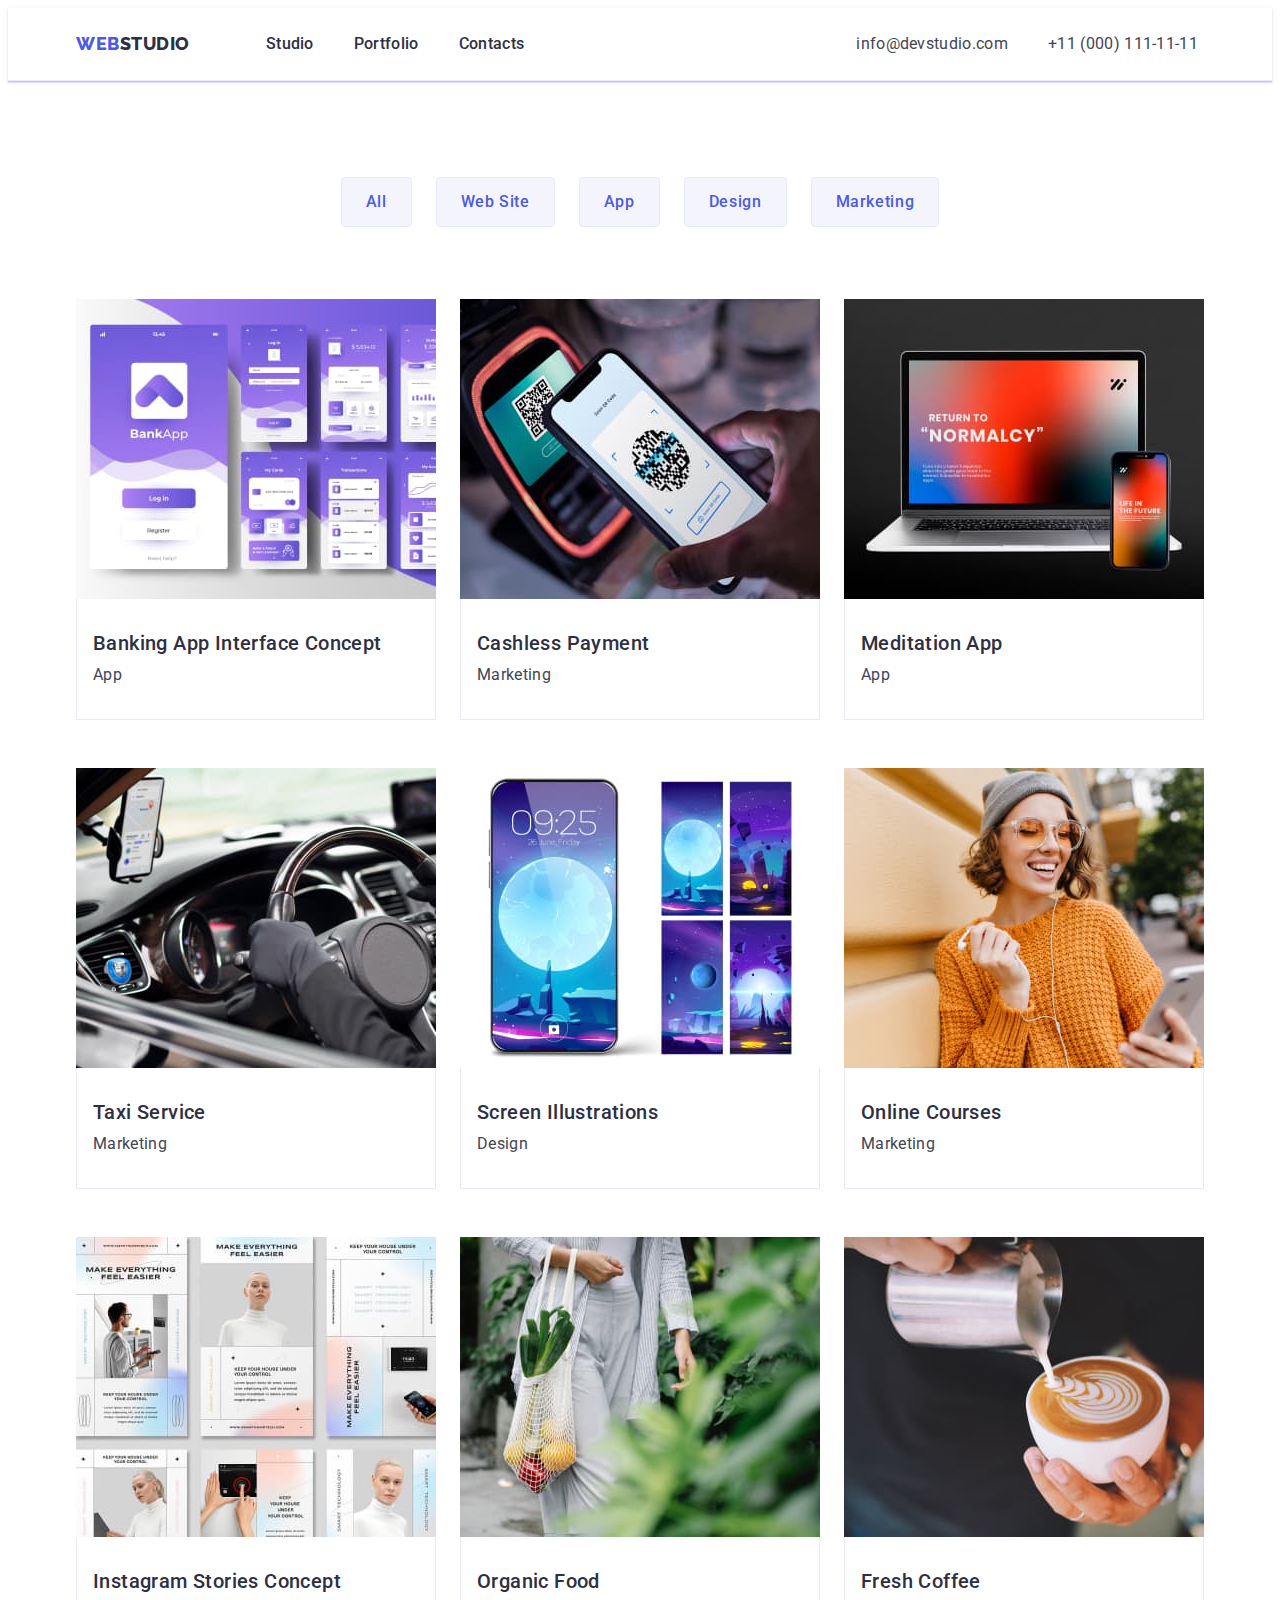
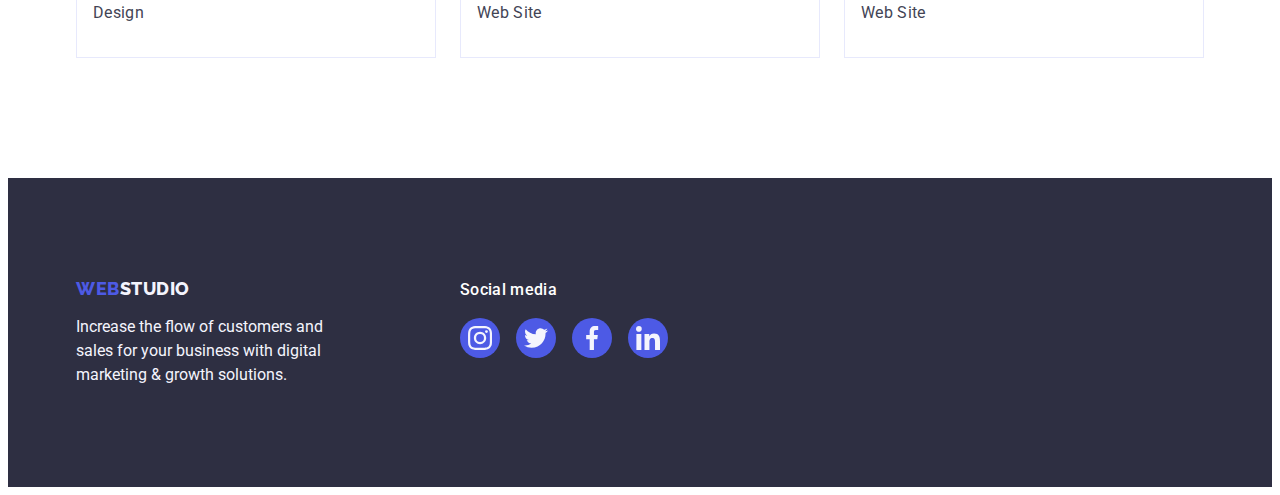
==== portfolio.html @ aa85312e "Initial commit" ====
<!DOCTYPE html>
<html lang="en">
  <head>
    <meta charset="UTF-8" />
    <meta http-equiv="X-UA-Compatible" content="IE=edge" />
    <meta name="viewport" content="width=device-width, initial-scale=1.0" />
    <title>Document</title>
    <link rel="preconnect" href="https://fonts.googleapis.com" />
    <link rel="preconnect" href="https://fonts.gstatic.com" crossorigin />
    <link
      href="https://fonts.googleapis.com/css2?family=Raleway:wght@800&family=Roboto:wght@400;500;700;900&display=swap"
      rel="stylesheet"
    />
    <link
      rel="stylesheet"
      href="https://cdnjs.cloudflare.com/ajax/libs/modern-normalize/1.1.0/modern-normalize.min.css"
      integrity="sha512-wpPYUAdjBVSE4KJnH1VR1HeZfpl1ub8YT/NKx4PuQ5NmX2tKuGu6U/JRp5y+Y8XG2tV+wKQpNHVUX03MfMFn9Q=="
      crossorigin="anonymous"
      referrerpolicy="no-referrer"
    />
    <link rel="stylesheet" href="./css/style.css" />
  </head>
  <body>
    <header class="header">
      <div class="header-container container">
        <nav class="header-nav list">
          <a class="link logo" href="./index.html"
            >Web<span class="logo-part">Studio</span></a
          >
          <ul class="header-nav-menu list">
            <li><a class="link nav-link" href="./index.html">Studio</a></li>
            <li>
              <a class="link nav-link" href="./portfolio.html">Portfolio</a>
            </li>
            <li><a class="link nav-link" href="">Contacts</a></li>
          </ul>
        </nav>
        <address class="adress">
          <ul class="adress-list list">
            <li>
              <a
                class="link nav-link info-link"
                href="mailto:info@devstudio.com"
                >info@devstudio.com</a
              >
            </li>
            <li>
              <a class="link nav-link info-link" href="tel:+110001111111"
                >+11 (000) 111-11-11
              </a>
            </li>
          </ul>
        </address>
      </div>
    </header>
    <main>
      <section class="filter">
        <div class="container">
          <h1 hidden class="visually-hidden">Портфоліо</h1>
          <ul class="filter-list list">
            <li>
              <button class="button btn-filter" type="button">All</button>
            </li>
            <li>
              <button class="button btn-filter" type="button">Web Site</button>
            </li>
            <li>
              <button class="button btn-filter" type="button">App</button>
            </li>
            <li>
              <button class="button btn-filter" type="button">Design</button>
            </li>
            <li>
              <button class="button btn-filter" type="button">Marketing</button>
            </li>
          </ul>
          <ul class="project-list list">
            <li class="card-project">
              <a class="link card-project-link" href="">
                <img
                  src="./images/filter-all/img1.jpg"
                  alt="Banking App Interface Concept"
                  width="360"
                />
                <div class="card-project-description">
                  <h2 class="card-title">Banking App Interface Concept</h2>
                  <p class="card-description">App</p>
                </div></a
              >
            </li>
            <li class="card-project">
              <a class="link card-project-link" href="">
                <img
                  src="./images/filter-all/img2.jpg"
                  alt="Cashless Payment"
                  width="360"
                />
                <div class="card-project-description">
                  <h2 class="card-title">Cashless Payment</h2>
                  <p class="card-description">Marketing</p>
                </div>
              </a>
            </li>
            <li class="card-project">
              <a class="link card-project-link" href="">
                <img
                  src="./images/filter-all/img3.jpg"
                  alt="Meditation App"
                  width="360"
                />
                <div class="card-project-description">
                  <h2 class="card-title">Meditation App</h2>
                  <p class="card-description">App</p>
                </div></a
              >
            </li>
            <li class="card-project">
              <a class="link card-project-link" href="">
                <img
                  src="./images/filter-all/img4.jpg"
                  alt="Taxi Service"
                  width="360"
                />
                <div class="card-project-description">
                  <h2 class="card-title">Taxi Service</h2>
                  <p class="card-description">Marketing</p>
                </div></a
              >
            </li>
            <li class="card-project">
              <a class="link card-project-link" href="">
                <img
                  src="./images/filter-all/img5.jpg"
                  alt="Screen Illustrations"
                  width="360"
                />
                <div class="card-project-description">
                  <h2 class="card-title">Screen Illustrations</h2>
                  <p class="card-description">Design</p>
                </div></a
              >
            </li>
            <li class="card-project">
              <a class="link card-project-link" href="">
                <img
                  src="./images/filter-all/img6.jpg"
                  alt="Online Courses"
                  width="360"
                />
                <div class="card-project-description">
                  <h2 class="card-title">Online Courses</h2>
                  <p class="card-description">Marketing</p>
                </div></a
              >
            </li>
            <li class="card-project">
              <a class="link card-project-link" href="">
                <img
                  src="./images/filter-all/img7.jpg"
                  alt="Instagram Stories Concept"
                  width="360"
                />
                <div class="card-project-description">
                  <h2 class="card-title">Instagram Stories Concept</h2>
                  <p class="card-description">Design</p>
                </div></a
              >
            </li>
            <li class="card-project">
              <a class="link card-project-link" href="">
                <img
                  src="./images/filter-all/img8.jpg"
                  alt="Organic Food"
                  width="360"
                />
                <div class="card-project-description">
                  <h2 class="card-title">Organic Food</h2>
                  <p class="card-description">Web Site</p>
                </div></a
              >
            </li>
            <li class="card-project">
              <a class="link card-project-link" href="">
                <img
                  src="./images/filter-all/img9.jpg"
                  alt="Fresh Coffee"
                  width="360"
                />
                <div class="card-project-description">
                  <h2 class="card-title">Fresh Coffee</h2>
                  <p class="card-description">Web Site</p>
                </div></a
              >
            </li>
          </ul>
        </div>
      </section>
    </main>
    <footer class="footer">
      <div class="container footer-container">
        <div class="footer-info">
          <a class="link logo footer-logo" href="./index.html"
            >Web<span class="logo-part-footer">Studio</span></a
          >
          <p class="footer-text">
            Increase the flow of customers and sales for your business with
            digital marketing & growth solutions.
          </p>
        </div>
        <div class="footer-socials">
          <p class="socials-title">Social media</p>
          <ul class="socials socials-footer list">
            <li class="socials-item">
              <a class="socials-link socials-link-footer link" href="" aria-label="Instagram icon">
                <svg class="socials-icon" width="24" height="24">
                  <use href="./images/icons.svg#instagram"></use>
                </svg>
              </a>
            </li>
            <li class="socials-item">
              <a class="socials-link socials-link-footer link" href="" aria-label="Twitter icon">
                <svg class="socials-icon" width="24" height="24">
                  <use href="./images/icons.svg#twitter"></use>
                </svg>
              </a>
            </li>
            <li class="socials-item">
              <a class="socials-link socials-link-footer link" href="" aria-label="Facebook icon">
                <svg class="socials-icon" width="24" height="24">
                  <use href="./images/icons.svg#facebook"></use>
                </svg>
              </a>
            </li>
            <li class="socials-item">
              <a class="socials-link socials-link-footer link" href="" aria-label="linkedin icon">
                <svg class="socials-icon" width="24" height="24">
                  <use href="./images/icons.svg#linkedin"></use>
                </svg>
              </a>
            </li>
          </ul>
        </div>
      </div>
    </footer>
  </body>
</html>
---- css/style.css ----
:root {
  --main-light-color: #ffffff;
  --main-font-color: #2e2f42;
  --secondary-font-color: #434455;
  --light-font-color: #f4f4fd;
  --accent-color: #404bbf;
  --logo-color: #4d5ae5;
  --bg-color: #f5f4fa;
  --border-color: #f5f4fa;
  --bg-secondary-color: #e7e9fc;
  --secondary-border-color: #8e8f99;
  --footer-link-focus: #31d0aa; 
}

html {
  box-sizing: border-box;
}
*,
*::before,
*::after {
  box-sizing: inherit;
}

h1,
h2,
h3,
h4,
h5,
h6,
p,
ul {
  margin: 0;
  padding: 0;
}
img {
  display: block;
}
body {
  background-color: var(--main-light-color);
  color: var(--secondary-font-color);
  font-family: "Roboto", sans-serif;
  line-height: 1.5;
  font-size: 16px;
}

.container {
  width: 1158px;
  margin: 0 auto;
  padding: 0 15px;
}

.link {
  text-decoration: none;
}
.list {
  list-style: none;
}
.header {
  border-bottom: 1px solid var(--bg-secondary-color);
  box-shadow: 0px 2px 1px rgba(46, 47, 66, 0.08),
    0px 1px 1px rgba(46, 47, 66, 0.16), 0px 1px 6px rgba(46, 47, 66, 0.08);
}
.header-container {
  display: flex;
  align-items: center;
}
.header-nav {
  display: flex;
  align-items: center;
}
.header-nav-menu {
  display: flex;
  flex-direction: row;
  gap: 40px;
}
.logo {
  font-family: "Raleway", sans-serif;
  font-weight: 800;
  font-size: 18px;
  line-height: 1.17;
  letter-spacing: 0.03em;
  text-transform: uppercase;
  color: var(--logo-color);
  margin-right: 76px;
}
.logo-part {
  color: var(--main-font-color);
}

.nav-link {
  font-weight: 500;
  color: var(--main-font-color);
  letter-spacing: 0.02em;
  display: flex;
  padding: 24px 0;
}

.info-link {
  color: var(--secondary-font-color);
  letter-spacing: 0.02em;
  font-weight: 400;
}

.adress {
  display: flex;
  margin-left: 332px;
}
.adress-list {
  font-style: normal;
  display: flex;
  gap: 40px;
}
.nav-link:hover,
.nav-link:focus {
  color: var(--accent-color);
}

.button {
  cursor: pointer;
  font-weight: 500;
  font-size: 16px;
  line-height: 1.5;
  letter-spacing: 0.04em;
  display: block;
  border: none;
  margin: 0 auto;
  border-radius: 4px;
}
.btn-order {
  min-width: 169px;
  height: 56px;
  color: var(--main-light-color);
  background-color: var(--logo-color);
  border-color: var(--accent-color);
}
.button:hover,
.button:focus {
  background: var(--accent-color);
  box-shadow: 0px 4px 4px rgba(0, 0, 0, 0.15);
}
.btn-filter {
  background: var(--light-font-color);
  border: 1px solid var(--bg-secondary-color);
  text-align: center;
  color: var(--logo-color);
  font-family: inherit;
  padding: 12px 24px;
}
.btn-filter:active,
.btn-filter:focus,
.btn-filter:hover {
  color: var(--main-light-color);
  background: var(--accent-color);
  border: 1px solid transparent;
  box-shadow: 0px 3px 1px rgba(0, 0, 0, 0.1), 0px 2px 1px rgba(0, 0, 0, 0.08),
    0px 2px 2px rgba(0, 0, 0, 0.12);
}
.title {
  margin: 0 auto;
  background-image: linear-gradient(
      rgba(46, 47, 66, 0.7),
      rgba(46, 47, 66, 0.7)
    ),
    url(../images/backround/title1.jpg);
    max-width: 1440px;
  background-color: var(--main-font-color);
  padding: 188px 0;
  background-repeat: no-repeat;
  background-size: cover;
  background-position: center; 
}

.visually-hidden {
  position: absolute;
  white-space: nowrap;
  width: 1px;
  height: 1px;
  overflow: hidden;
  border: 0;
  padding: 0;
  clip: rect(0 0 0 0);
  clip-path: inset(50%);
  margin: -1px;
  letter-spacing: 0.03em;
}
.text-title {
  font-weight: 700;
  font-size: 56px;
  line-height: 1.07;
  text-align: center;
  letter-spacing: 0.02em;
  color: var(--main-light-color);
  max-width: 496px;
  text-align: center;
  margin: 0 auto;
  margin-bottom: 48px;
}

.about {
  padding: 120px 0;
}
.about-list {
  display: flex;
}
.about-list-title{
  margin: 0px 0px 8px;
}
.about-list-item {
  width: 264px;
  margin-right: 24px;
}
.about-list-item:last-child {
  margin-right: 0;
}
.about-list-icons {
  display: flex;
  align-items: center;
  justify-content: center;
  border-radius: 4px;
  background: var(--light-font-color);
  width: 264px;
  height: 112px;
  margin-bottom: 8px;
}
.about-list-icon {
  
}
.about-title {
  font-weight: 500;
  font-size: 20px;
  line-height: 1.2;
  color: var(--main-font-color);
  letter-spacing: 0.02em;
  margin: 8px 0;
}
.about-text {
  line-height: 1.5;
  color: var(--secondary-font-color);
  letter-spacing: 0.02em;
}

.services {
  padding-bottom: 120px;
}

.services-list {
  display: flex;
  gap: 24px;
}

.services-list-img {
  width: 360px;

}
.card-title {
  font-weight: 500;
  font-size: 20px;
  line-height: 1.2;
  color: var(--main-font-color);
  letter-spacing: 0.02em;
  margin-bottom: 8px;
}
.card-description {
  font-size: 16;
  line-height: 1.5;
  color: var(--secondary-font-color);
  letter-spacing: 0.02em;
}
.our-team {
  background-color: var(--light-font-color);
  padding: 120px 0;
}
.card-team-list {
  display: flex;
  gap: 24px;
  
}
.card-team-item {
  background-color: var(--main-light-color);
  font-size: 20px;
  line-height: 1.2;
  letter-spacing: 0.02em;
  color: var(--main-font-color);
  width: 264px;
  box-shadow: 0px 1px 6px rgba(46, 47, 66, 0.08),
    0px 1px 1px rgba(46, 47, 66, 0.16), 0px 2px 1px rgba(46, 47, 66, 0.08);
  border-radius: 0px 0px 4px 4px;
}
.worker {
  padding: 32px 0;
}
.worker-name {
  text-align: center;
  margin-bottom: 8px;
}
.worker-job {
  text-align: center;
}
.team-description {
  font-size: 16px;
  letter-spacing: 0.02em;
  color: var(--secondary-font-color);
  line-height: 1.5;
  font-weight: 400;
  margin-bottom: 8px;
}
.headline {
  font-weight: 700;
  font-size: 36px;
  line-height: 1.1;
  text-align: center;
  letter-spacing: 0.02em;
  text-transform: capitalize;
  color: var(--main-font-color);
  margin-bottom: 72px;
}
.socials {
  display: flex;
  justify-content: center;
  align-items: center;
  gap: 24px;
  
}
.socials-item {
}
.socials-link {
  display: flex;
  justify-content: center;
  align-items: center;
  width: 40px;
  height: 40px;
  background-color: var(--logo-color);
  color: var(--light-font-color);
  border-radius: 50%;
  
}
.socials-link:hover,
.socials-link:focus,
.socials-link:active {
  background-color: var(--accent-color);
}

.socials-icon {
  fill: currentColor;
}

.customers {
  padding: 120px 0;
}
.customers-list {
  display: flex;
  gap: 24px;

}
.customers-item {
  width: 168px;
  height: 88px;
}
.customers-item:hover,
.customers-item:active,
.customers-item:focus {
  color: var(--accent-color);
  border-color: var(--accent-color);
}
.customers-item-link{
  width: 168px;
  height: 88px;
  background-color: var(--main-light-color);
  color: var(--secondary-border-color);
  border: 1px solid var(--secondary-border-color);
  border-radius: 4px;
  display: flex;
  align-items: center;
  justify-content: center;
}

.customers-item-link:hover,
.customers-item-link:active,
.customers-item-link:focus {
  color: var(--accent-color);
  border-color: var(--accent-color);
}
.customers-icon {
  fill: currentColor;
}
.filter {
  padding: 96px 0 120px;
}
.filter-list {
  display: flex;
  justify-content: center;
  gap: 24px;
  margin-bottom: 72px;
}

.project-list {
  display: flex;
  flex-wrap: wrap;
  column-gap: 24px;
  row-gap: 48px;
}
.card-project {
  width: 360px;
}
.card-project:hover {
  box-shadow: 0px 1px 6px rgba(46, 47, 66, 0.08),
    0px 1px 1px rgba(46, 47, 66, 0.16), 0px 2px 1px rgba(46, 47, 66, 0.08);
}
.card-project-link{
  display: block;
}
.card-project-link:hover,
.card-project-link:focus{

box-shadow: 0px 1px 6px rgba(46, 47, 66, 0.08), 0px 1px 1px rgba(46, 47, 66, 0.16), 0px 2px 1px rgba(46, 47, 66, 0.08);
}
.card-project-description {
  padding: 32px 16px;
  border: 1px solid var(--bg-secondary-color);
  border-top: none;
}
.footer {
  background: var(--main-font-color);
  padding: 100px 0;
}
.footer-container {
  display: flex;
  align-items: baseline;
}
.footer-info {
  margin-right: 120px;
}
.footer-logo {
  display: inline-block;
  margin-bottom: 16px;
  margin-right: 0px;
}
.logo-part-footer {
  color: var(--light-font-color);
}
.footer-text {
  line-height: 1.5;
  color: var(--light-font-color);
  font-style: normal;
  width: 264px;
}
.footer-socials {
}
.socials-title {
  font-weight: 500;
  font-size: 16px;
  line-height: 1.5;
  letter-spacing: 0.02em;
  color: var(--main-light-color);
  margin-bottom: 16px;
}

.socials-footer{
  gap: 16px;
}
.socials-link-footer:hover,
.socials-link-footer:focus{
background-color: var(--footer-link-focus);
}
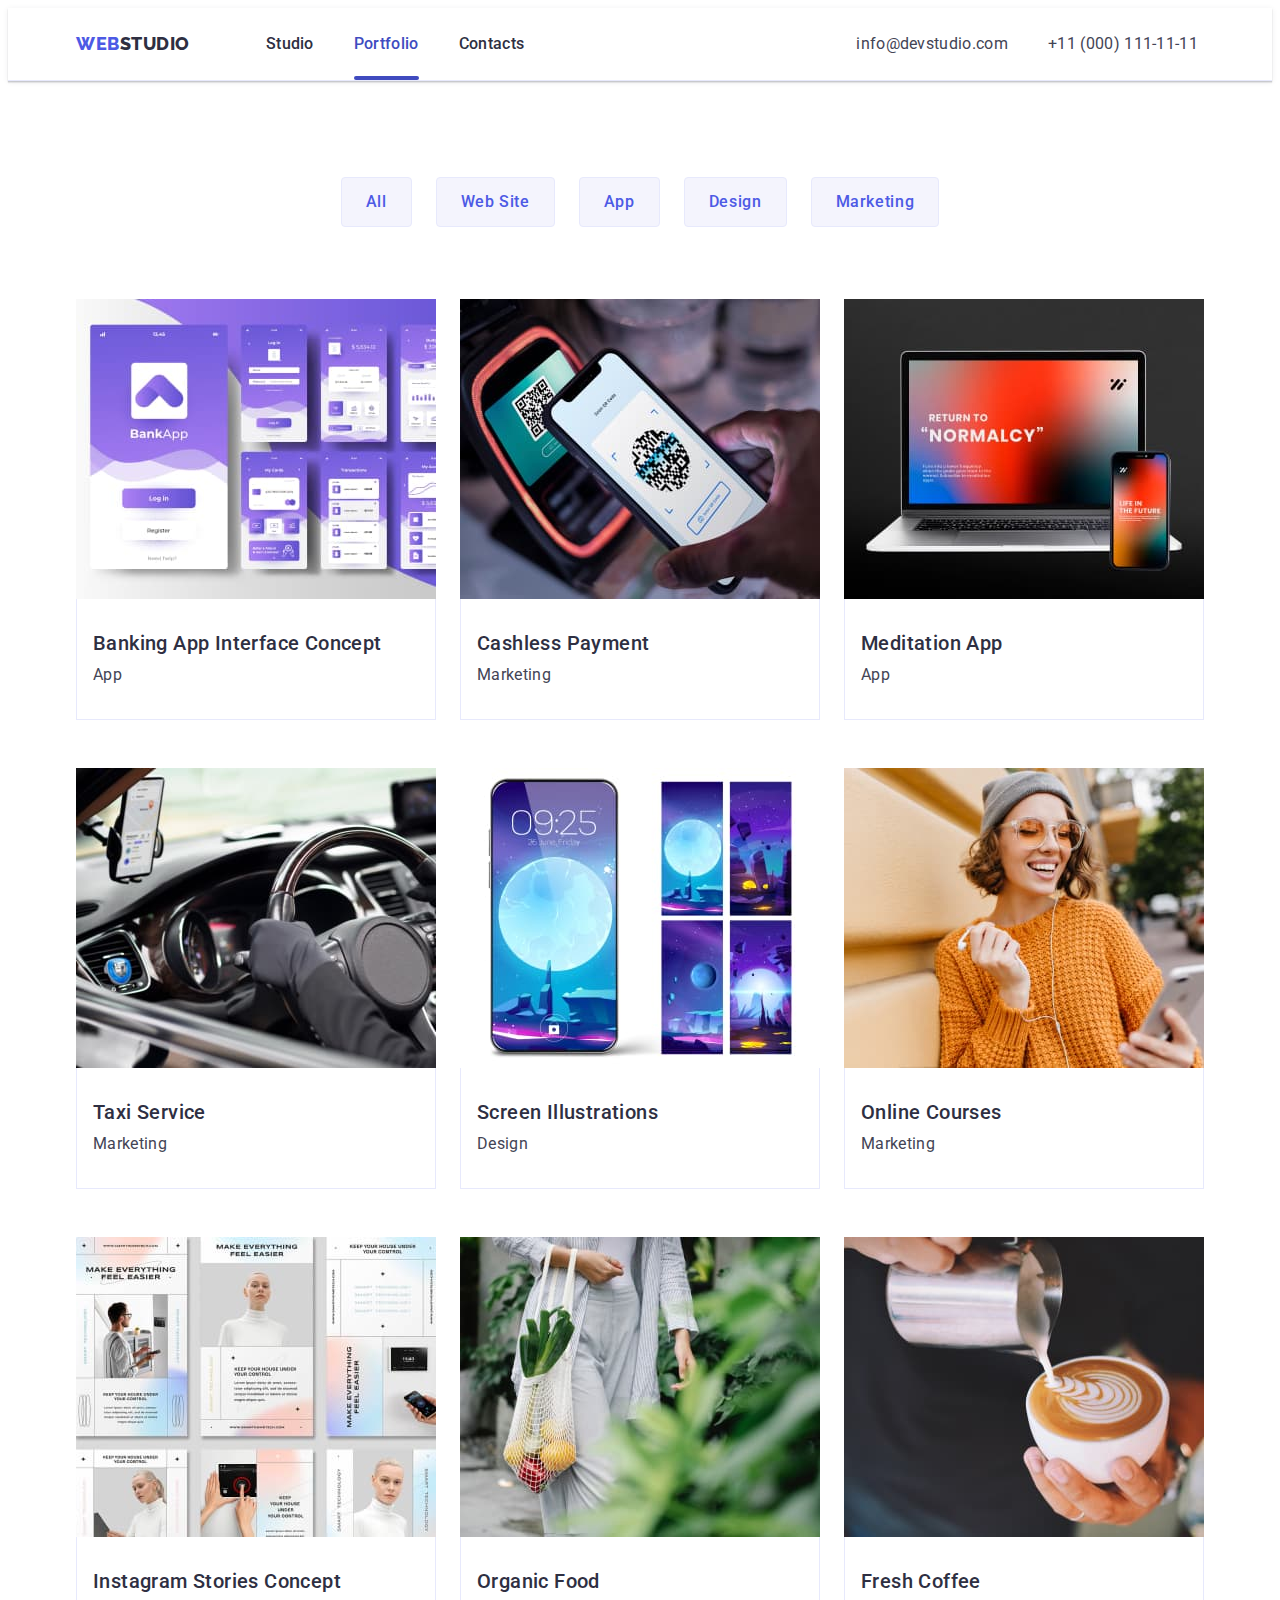
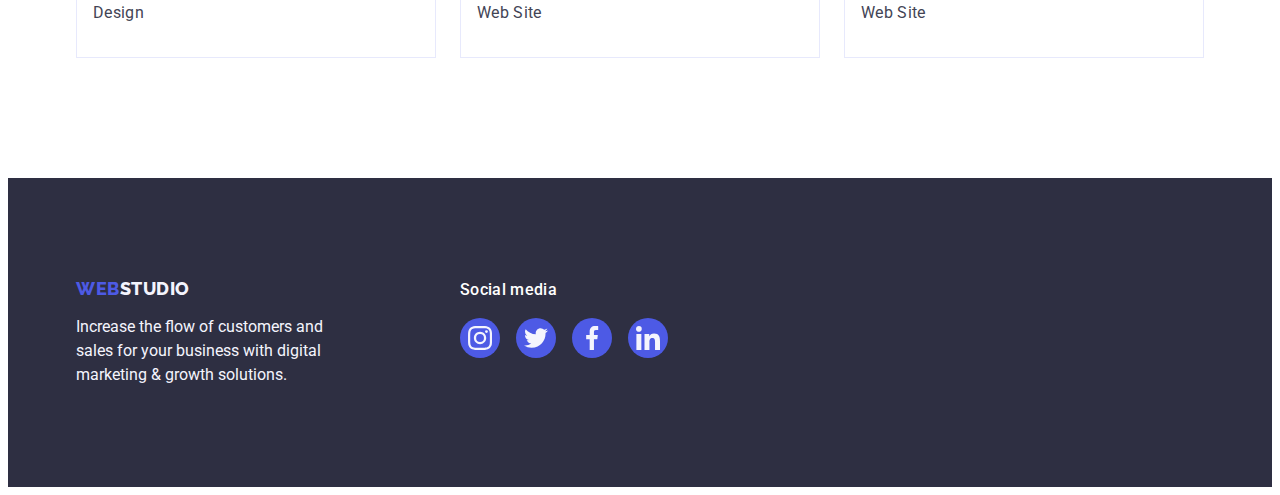
==== commit 85ae9be2: "add homework" ====
--- a/portfolio.html
+++ b/portfolio.html
@@ -28,11 +28,19 @@
             >Web<span class="logo-part">Studio</span></a
           >
           <ul class="header-nav-menu list">
-            <li><a class="link nav-link" href="./index.html">Studio</a></li>
-            <li>
-              <a class="link nav-link" href="./portfolio.html">Portfolio</a>
-            </li>
-            <li><a class="link nav-link" href="">Contacts</a></li>
+            <li class="header-nav-item">
+              <a class="link nav-link menu-nav-link" href="./index.html"
+                >Studio</a
+              >
+            </li>
+            <li class="header-nav-item">
+              <a class="link nav-link menu-nav-link active" href="./portfolio.html"
+                >Portfolio</a
+              >
+            </li>
+            <li class="header-nav-item">
+              <a class="link nav-link menu-nav-link" href="">Contacts</a>
+            </li>
           </ul>
         </nav>
         <address class="adress">
@@ -77,11 +85,19 @@
           <ul class="project-list list">
             <li class="card-project">
               <a class="link card-project-link" href="">
-                <img
-                  src="./images/filter-all/img1.jpg"
-                  alt="Banking App Interface Concept"
-                  width="360"
-                />
+                <div class="project-thumb">
+                  <img
+                    src="./images/filter-all/img1.jpg"
+                    alt="Banking App Interface Concept"
+                    width="360"
+                  />
+                    <p class="overlay">
+                      14 Stylish and User-Friendly App Design Concepts · Task
+                      Manager App · Calorie Tracker App · Exotic Fruit Ecommerce
+                      App · Cloud Storage App
+                    </p>
+                  
+                </div>
                 <div class="card-project-description">
                   <h2 class="card-title">Banking App Interface Concept</h2>
                   <p class="card-description">App</p>
@@ -211,28 +227,44 @@
           <p class="socials-title">Social media</p>
           <ul class="socials socials-footer list">
             <li class="socials-item">
-              <a class="socials-link socials-link-footer link" href="" aria-label="Instagram icon">
+              <a
+                class="socials-link socials-link-footer link"
+                href=""
+                aria-label="Instagram icon"
+              >
                 <svg class="socials-icon" width="24" height="24">
                   <use href="./images/icons.svg#instagram"></use>
                 </svg>
               </a>
             </li>
             <li class="socials-item">
-              <a class="socials-link socials-link-footer link" href="" aria-label="Twitter icon">
+              <a
+                class="socials-link socials-link-footer link"
+                href=""
+                aria-label="Twitter icon"
+              >
                 <svg class="socials-icon" width="24" height="24">
                   <use href="./images/icons.svg#twitter"></use>
                 </svg>
               </a>
             </li>
             <li class="socials-item">
-              <a class="socials-link socials-link-footer link" href="" aria-label="Facebook icon">
+              <a
+                class="socials-link socials-link-footer link"
+                href=""
+                aria-label="Facebook icon"
+              >
                 <svg class="socials-icon" width="24" height="24">
                   <use href="./images/icons.svg#facebook"></use>
                 </svg>
               </a>
             </li>
             <li class="socials-item">
-              <a class="socials-link socials-link-footer link" href="" aria-label="linkedin icon">
+              <a
+                class="socials-link socials-link-footer link"
+                href=""
+                aria-label="linkedin icon"
+              >
                 <svg class="socials-icon" width="24" height="24">
                   <use href="./images/icons.svg#linkedin"></use>
                 </svg>
--- a/css/style.css
+++ b/css/style.css
@@ -9,7 +9,8 @@
   --border-color: #f5f4fa;
   --bg-secondary-color: #e7e9fc;
   --secondary-border-color: #8e8f99;
-  --footer-link-focus: #31d0aa; 
+  --footer-link-focus: #31d0aa;
+  --modal-window: #fcfcfc;
 }
 
 html {
@@ -72,6 +73,7 @@
   display: flex;
   flex-direction: row;
   gap: 40px;
+  position: relative;
 }
 .logo {
   font-family: "Raleway", sans-serif;
@@ -93,26 +95,46 @@
   letter-spacing: 0.02em;
   display: flex;
   padding: 24px 0;
-}
-
-.info-link {
-  color: var(--secondary-font-color);
-  letter-spacing: 0.02em;
-  font-weight: 400;
-}
-
-.adress {
-  display: flex;
-  margin-left: 332px;
-}
-.adress-list {
-  font-style: normal;
-  display: flex;
-  gap: 40px;
+  position: relative;
+
+  transition-duration: 250ms;
+  transition-timing-function: cubic-bezier(0.4, 0, 0.2, 1);
+  transition-property: color;
 }
 .nav-link:hover,
 .nav-link:focus {
   color: var(--accent-color);
+}
+
+.menu-nav-link::after {
+  content: "";
+  position: absolute;
+  bottom: 0;
+  width: 100%;
+  height: 4px;
+  border-radius: 4px;
+}
+
+.menu-nav-link.active::after {
+  background-color: var(--accent-color);
+}
+.menu-nav-link.active {
+  color: var(--accent-color);
+}
+.info-link {
+  color: var(--secondary-font-color);
+  letter-spacing: 0.02em;
+  font-weight: 400;
+}
+
+.adress {
+  display: flex;
+  margin-left: 332px;
+}
+.adress-list {
+  font-style: normal;
+  display: flex;
+  gap: 40px;
 }
 
 .button {
@@ -125,6 +147,15 @@
   border: none;
   margin: 0 auto;
   border-radius: 4px;
+
+  transition-duration: 250ms;
+  transition-timing-function: cubic-bezier(0.4, 0, 0.2, 1);
+  transition-property: background, box-shadow;
+}
+.button:hover,
+.button:focus {
+  background: var(--accent-color);
+  box-shadow: 0px 4px 4px rgba(0, 0, 0, 0.15);
 }
 .btn-order {
   min-width: 169px;
@@ -133,11 +164,7 @@
   background-color: var(--logo-color);
   border-color: var(--accent-color);
 }
-.button:hover,
-.button:focus {
-  background: var(--accent-color);
-  box-shadow: 0px 4px 4px rgba(0, 0, 0, 0.15);
-}
+
 .btn-filter {
   background: var(--light-font-color);
   border: 1px solid var(--bg-secondary-color);
@@ -145,6 +172,10 @@
   color: var(--logo-color);
   font-family: inherit;
   padding: 12px 24px;
+
+  transition-duration: 250ms;
+  transition-timing-function: cubic-bezier(0.4, 0, 0.2, 1);
+  transition-property: color, box-shadow, background, border;
 }
 .btn-filter:active,
 .btn-filter:focus,
@@ -162,12 +193,12 @@
       rgba(46, 47, 66, 0.7)
     ),
     url(../images/backround/title1.jpg);
-    max-width: 1440px;
+  max-width: 1440px;
   background-color: var(--main-font-color);
   padding: 188px 0;
   background-repeat: no-repeat;
   background-size: cover;
-  background-position: center; 
+  background-position: center;
 }
 
 .visually-hidden {
@@ -202,7 +233,7 @@
 .about-list {
   display: flex;
 }
-.about-list-title{
+.about-list-title {
   margin: 0px 0px 8px;
 }
 .about-list-item {
@@ -223,7 +254,6 @@
   margin-bottom: 8px;
 }
 .about-list-icon {
-  
 }
 .about-title {
   font-weight: 500;
@@ -231,7 +261,7 @@
   line-height: 1.2;
   color: var(--main-font-color);
   letter-spacing: 0.02em;
-  margin: 8px 0;
+
 }
 .about-text {
   line-height: 1.5;
@@ -250,7 +280,6 @@
 
 .services-list-img {
   width: 360px;
-
 }
 .card-title {
   font-weight: 500;
@@ -273,7 +302,6 @@
 .card-team-list {
   display: flex;
   gap: 24px;
-  
 }
 .card-team-item {
   background-color: var(--main-light-color);
@@ -319,7 +347,6 @@
   justify-content: center;
   align-items: center;
   gap: 24px;
-  
 }
 .socials-item {
 }
@@ -332,7 +359,10 @@
   background-color: var(--logo-color);
   color: var(--light-font-color);
   border-radius: 50%;
-  
+
+  transition-duration: 250ms;
+  transition-timing-function: cubic-bezier(0.4, 0, 0.2, 1);
+  transition-property: backround-color;
 }
 .socials-link:hover,
 .socials-link:focus,
@@ -350,11 +380,14 @@
 .customers-list {
   display: flex;
   gap: 24px;
-
 }
 .customers-item {
   width: 168px;
   height: 88px;
+
+  transition-duration: 250ms;
+  transition-timing-function: cubic-bezier(0.4, 0, 0.2, 1);
+  transition-property: border-color, color;
 }
 .customers-item:hover,
 .customers-item:active,
@@ -362,7 +395,7 @@
   color: var(--accent-color);
   border-color: var(--accent-color);
 }
-.customers-item-link{
+.customers-item-link {
   width: 168px;
   height: 88px;
   background-color: var(--main-light-color);
@@ -372,6 +405,10 @@
   display: flex;
   align-items: center;
   justify-content: center;
+
+  transition-duration: 250ms;
+  transition-timing-function: cubic-bezier(0.4, 0, 0.2, 1);
+  transition-property: border-color, color;
 }
 
 .customers-item-link:hover,
@@ -401,24 +438,58 @@
 }
 .card-project {
   width: 360px;
+  transition-duration: 250ms;
+  transition-timing-function: cubic-bezier(0.4, 0, 0.2, 1);
+  transition-property: box-shadow;
 }
 .card-project:hover {
   box-shadow: 0px 1px 6px rgba(46, 47, 66, 0.08),
     0px 1px 1px rgba(46, 47, 66, 0.16), 0px 2px 1px rgba(46, 47, 66, 0.08);
 }
-.card-project-link{
+
+.card-project:hover.overlay {
+  transform: translate(0);
+}
+
+.card-project-link {
   display: block;
+
+  transition-duration: 250ms, 300ms;
+  transition-timing-function: cubic-bezier(0.4, 0, 0.2, 1);
+  transition-property: box-shadow, ransform;
 }
 .card-project-link:hover,
-.card-project-link:focus{
-
-box-shadow: 0px 1px 6px rgba(46, 47, 66, 0.08), 0px 1px 1px rgba(46, 47, 66, 0.16), 0px 2px 1px rgba(46, 47, 66, 0.08);
+.card-project-link:focus {
+  box-shadow: 0px 1px 6px rgba(46, 47, 66, 0.08),
+    0px 1px 1px rgba(46, 47, 66, 0.16), 0px 2px 1px rgba(46, 47, 66, 0.08);
+}
+.card-project-link:hover .overlay,
+.card-project-link:focus .overlay {
+  transform: translateY(0);
 }
 .card-project-description {
   padding: 32px 16px;
   border: 1px solid var(--bg-secondary-color);
   border-top: none;
 }
+.project-thumb {
+  position: relative;
+  overflow: hidden;
+}
+.overlay {
+  position: absolute;
+  top: 0;
+  left: 0;
+  transform: translateY(100%);
+  background-color: var(--logo-color);
+  padding: 40px 32px;
+  width: 100%;
+  height: 100%;
+  color: var(--light-font-color);
+  line-height: 1.5;
+  letter-spacing: 0.02em;
+}
+
 .footer {
   background: var(--main-font-color);
   padding: 100px 0;
@@ -455,10 +526,71 @@
   margin-bottom: 16px;
 }
 
-.socials-footer{
+.socials-footer {
   gap: 16px;
+
+  transition-duration: 250ms;
+  transition-timing-function: cubic-bezier(0.4, 0, 0.2, 1);
+  transition-property: background-color;
 }
 .socials-link-footer:hover,
-.socials-link-footer:focus{
-background-color: var(--footer-link-focus);
-}
+.socials-link-footer:focus {
+  background-color: var(--footer-link-focus);
+}
+
+.backdrop {
+  position: fixed;
+  top: 0;
+  left: 0;
+  width: 100%;
+  height: 100%;
+  background-color: rgba(46, 47, 66, 0.4);
+
+  transition: opacity 300ms, visibility 300ms;
+}
+
+.backdrop.is-hidden {
+  opacity: 0;
+  pointer-events: none;
+  visibility: hidden;
+}
+.modal {
+  position: absolute;
+  left: calc(50%);
+  top: calc(50%);
+  transform: translate(-50%, -50%);
+
+  width: 408px;
+  height: 584px;
+
+  background-color: var(--modal-window);
+  box-shadow: 0px 1px 1px rgba(0, 0, 0, 0.14), 0px 1px 3px rgba(0, 0, 0, 0.12),
+    0px 2px 1px rgba(0, 0, 0, 0.2);
+  border-radius: 4px;
+
+  transition: opacity 250ms ease-in, transform 250ms ease-in;
+  transition-delay: 300ms;
+}
+
+.backdrop.is-hidden .modal {
+  opacity: 0;
+  transform: translate(-50%, -70%);
+  transition-delay: 0ms;
+}
+.modal-close-btn {
+  position: absolute;
+  top: 24px;
+  right: 24px;
+  background: var(--bg-secondary-color);
+  border: 1px solid rgba(0, 0, 0, 0.1);
+  border-radius: 50%;
+  width: 24px;
+  height: 24px;
+  display: flex;
+  align-items: center;
+  justify-content: center;
+  padding: 0;
+}
+.modal-close-icon {
+  fill: var(--main-font-color);
+}
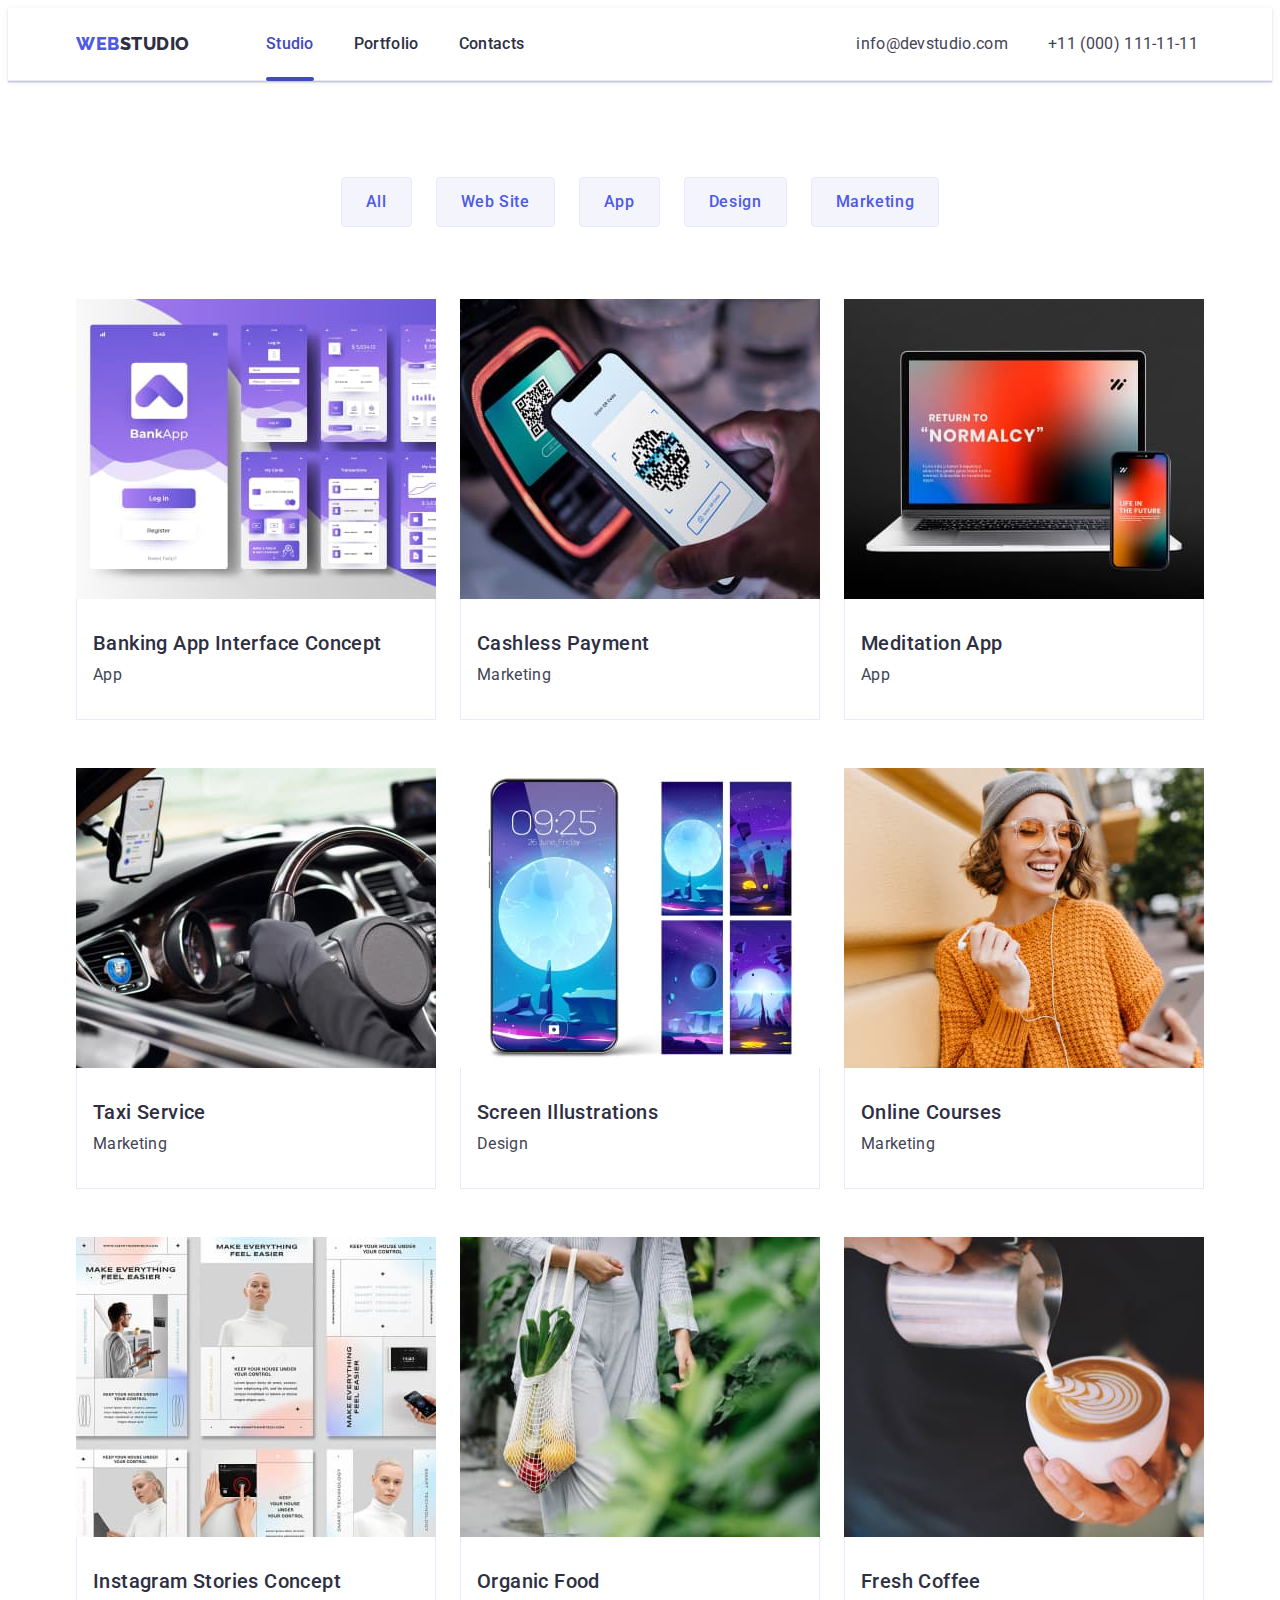
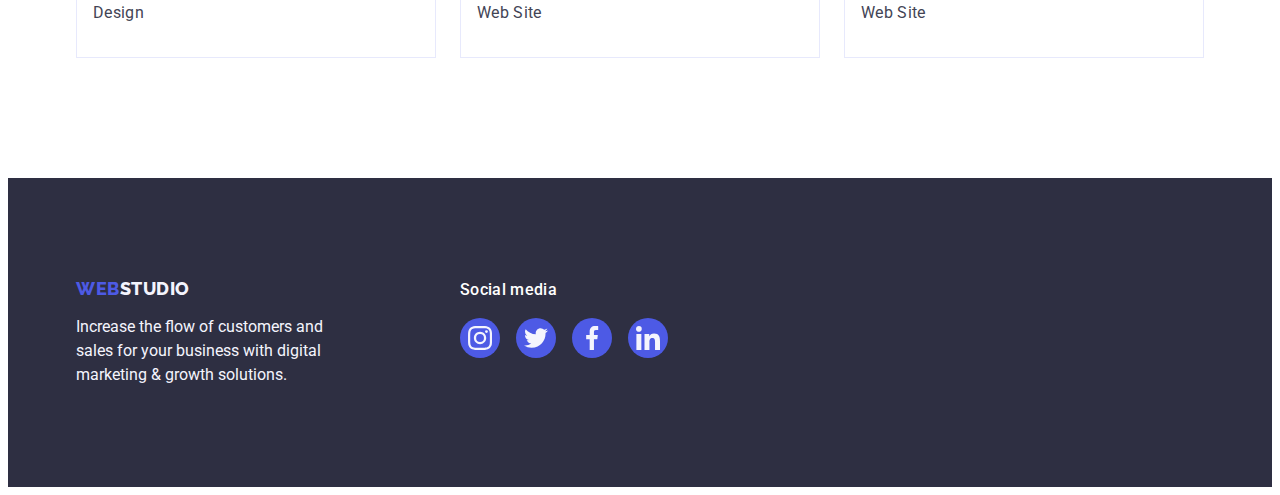
==== commit 8e4dec4c: "add style for modal window" ====
--- a/portfolio.html
+++ b/portfolio.html
@@ -29,12 +29,12 @@
           >
           <ul class="header-nav-menu list">
             <li class="header-nav-item">
-              <a class="link nav-link menu-nav-link" href="./index.html"
+              <a class="link nav-link menu-nav-link active" href="./index.html"
                 >Studio</a
               >
             </li>
             <li class="header-nav-item">
-              <a class="link nav-link menu-nav-link active" href="./portfolio.html"
+              <a class="link nav-link menu-nav-link" href="./portfolio.html"
                 >Portfolio</a
               >
             </li>
--- a/css/style.css
+++ b/css/style.css
@@ -109,10 +109,11 @@
 .menu-nav-link::after {
   content: "";
   position: absolute;
-  bottom: 0;
+  bottom: -1px;
   width: 100%;
   height: 4px;
-  border-radius: 4px;
+  border-radius: 2px;
+  
 }
 
 .menu-nav-link.active::after {
@@ -148,13 +149,11 @@
   margin: 0 auto;
   border-radius: 4px;
 
-  transition-duration: 250ms;
-  transition-timing-function: cubic-bezier(0.4, 0, 0.2, 1);
-  transition-property: background, box-shadow;
+  transition: background-color 250ms cubic-bezier(0.4, 0, 0.2, 1);
 }
 .button:hover,
 .button:focus {
-  background: var(--accent-color);
+  background-color: var(--accent-color);
   box-shadow: 0px 4px 4px rgba(0, 0, 0, 0.15);
 }
 .btn-order {
@@ -175,13 +174,13 @@
 
   transition-duration: 250ms;
   transition-timing-function: cubic-bezier(0.4, 0, 0.2, 1);
-  transition-property: color, box-shadow, background, border;
+  transition-property: color, box-shadow, background-color, border;
 }
 .btn-filter:active,
 .btn-filter:focus,
 .btn-filter:hover {
   color: var(--main-light-color);
-  background: var(--accent-color);
+  background-color: var(--accent-color);
   border: 1px solid transparent;
   box-shadow: 0px 3px 1px rgba(0, 0, 0, 0.1), 0px 2px 1px rgba(0, 0, 0, 0.08),
     0px 2px 2px rgba(0, 0, 0, 0.12);
@@ -261,7 +260,6 @@
   line-height: 1.2;
   color: var(--main-font-color);
   letter-spacing: 0.02em;
-
 }
 .about-text {
   line-height: 1.5;
@@ -360,9 +358,7 @@
   color: var(--light-font-color);
   border-radius: 50%;
 
-  transition-duration: 250ms;
-  transition-timing-function: cubic-bezier(0.4, 0, 0.2, 1);
-  transition-property: backround-color;
+  transition: background-color 250ms cubic-bezier(0.4, 0, 0.2, 1); ;
 }
 .socials-link:hover,
 .socials-link:focus,
@@ -465,7 +461,7 @@
 }
 .card-project-link:hover .overlay,
 .card-project-link:focus .overlay {
-  transform: translateY(0);
+  transform: translate(0,0);
 }
 .card-project-description {
   padding: 32px 16px;
@@ -528,10 +524,7 @@
 
 .socials-footer {
   gap: 16px;
-
-  transition-duration: 250ms;
-  transition-timing-function: cubic-bezier(0.4, 0, 0.2, 1);
-  transition-property: background-color;
+  transition: background-color 250ms cubic-bezier(0.4, 0, 0.2, 1);
 }
 .socials-link-footer:hover,
 .socials-link-footer:focus {
@@ -546,7 +539,8 @@
   height: 100%;
   background-color: rgba(46, 47, 66, 0.4);
 
-  transition: opacity 300ms, visibility 300ms;
+  transition: opacity 250ms cubic-bezier(0.4, 0, 0.2, 1),
+    visibility 250ms cubic-bezier(0.4, 0, 0.2, 1);
 }
 
 .backdrop.is-hidden {
@@ -558,26 +552,28 @@
   position: absolute;
   left: calc(50%);
   top: calc(50%);
-  transform: translate(-50%, -50%);
+  transform: translate(-50%, -50%) scale(1);
 
   width: 408px;
-  height: 584px;
+  min-height: 576px;
 
   background-color: var(--modal-window);
   box-shadow: 0px 1px 1px rgba(0, 0, 0, 0.14), 0px 1px 3px rgba(0, 0, 0, 0.12),
     0px 2px 1px rgba(0, 0, 0, 0.2);
   border-radius: 4px;
 
-  transition: opacity 250ms ease-in, transform 250ms ease-in;
-  transition-delay: 300ms;
-}
-
-.backdrop.is-hidden .modal {
+  transition: transform 250ms cubic-bezier(0.4, 0, 0.2, 1)
+  opacity 250ms ease-in,
+  
+}
+
+.backdrop.is-hidden.modal {
   opacity: 0;
   transform: translate(-50%, -70%);
   transition-delay: 0ms;
 }
 .modal-close-btn {
+  cursor: pointer;
   position: absolute;
   top: 24px;
   right: 24px;
@@ -590,7 +586,23 @@
   align-items: center;
   justify-content: center;
   padding: 0;
+  color: var(--main-font-color);
+
+  transition: background-color 250ms cubic-bezier(0.4, 0, 0.2, 1),
+    border 250ms cubic-bezier(0.4, 0, 0.2, 1);
+}
+
+.modal-close-btn:hover,
+.modal-close-btn:focus {
+  background-color: var(--accent-color);
+  color: var(--main-light-color);
+  border: none;
 }
 .modal-close-icon {
-  fill: var(--main-font-color);
-}
+  fill: currentColor;
+  transition: fill 250ms cubic-bezier(0.4, 0, 0.2, 1);
+}
+.modal-close-icon:focus,
+.modal-close-icon:hover {
+  fill: currentColor;
+}
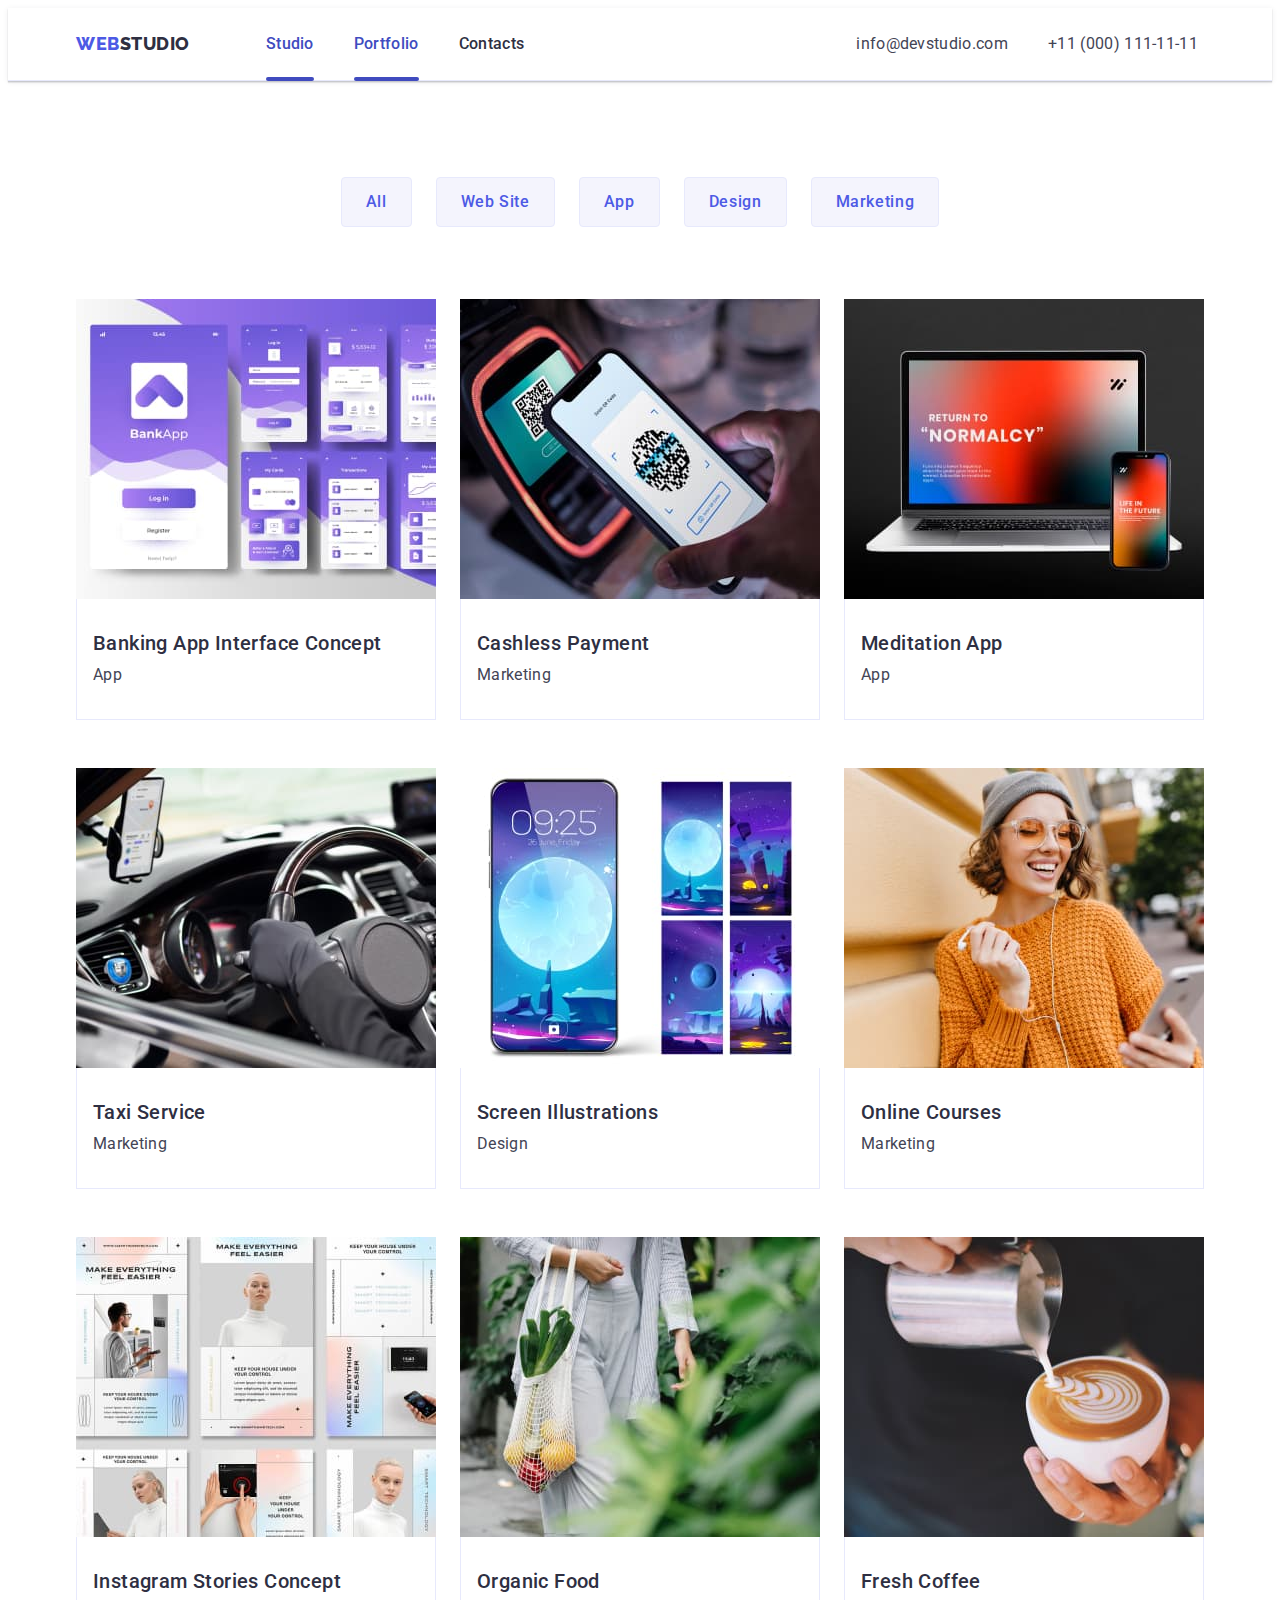
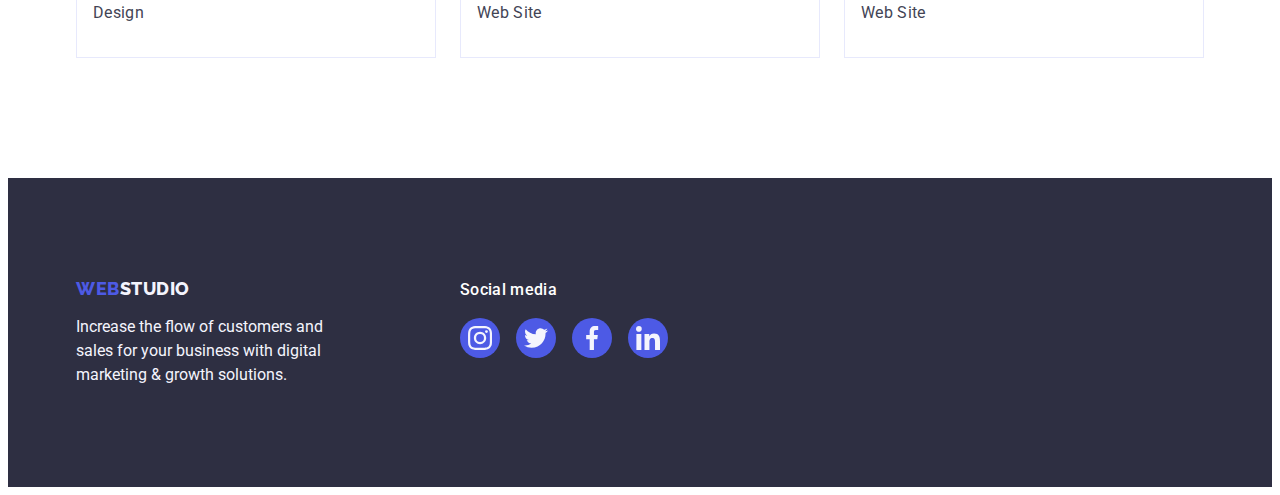
==== commit c604bfd5: "add changes for header" ====
--- a/portfolio.html
+++ b/portfolio.html
@@ -34,7 +34,7 @@
               >
             </li>
             <li class="header-nav-item">
-              <a class="link nav-link menu-nav-link" href="./portfolio.html"
+              <a class="link nav-link menu-nav-link active" href="./portfolio.html"
                 >Portfolio</a
               >
             </li>
@@ -106,11 +106,20 @@
             </li>
             <li class="card-project">
               <a class="link card-project-link" href="">
-                <img
-                  src="./images/filter-all/img2.jpg"
-                  alt="Cashless Payment"
-                  width="360"
-                />
+                <div class="project-thumb">
+                  <img
+                    src="./images/filter-all/img2.jpg"
+                    alt="Banking App Interface Concept"
+                    width="360"
+                  />
+                    <p class="overlay">
+                      14 Stylish and User-Friendly App Design Concepts · Task
+                      Manager App · Calorie Tracker App · Exotic Fruit Ecommerce
+                      App · Cloud Storage App
+                    </p>
+                  
+                </div>
+
                 <div class="card-project-description">
                   <h2 class="card-title">Cashless Payment</h2>
                   <p class="card-description">Marketing</p>
@@ -119,11 +128,19 @@
             </li>
             <li class="card-project">
               <a class="link card-project-link" href="">
-                <img
-                  src="./images/filter-all/img3.jpg"
-                  alt="Meditation App"
-                  width="360"
-                />
+                <div class="project-thumb">
+                  <img
+                    src="./images/filter-all/img3.jpg"
+                    alt="Banking App Interface Concept"
+                    width="360"
+                  />
+                    <p class="overlay">
+                      14 Stylish and User-Friendly App Design Concepts · Task
+                      Manager App · Calorie Tracker App · Exotic Fruit Ecommerce
+                      App · Cloud Storage App
+                    </p>
+                  
+                </div>
                 <div class="card-project-description">
                   <h2 class="card-title">Meditation App</h2>
                   <p class="card-description">App</p>
@@ -132,11 +149,19 @@
             </li>
             <li class="card-project">
               <a class="link card-project-link" href="">
-                <img
-                  src="./images/filter-all/img4.jpg"
-                  alt="Taxi Service"
-                  width="360"
-                />
+                <div class="project-thumb">
+                  <img
+                    src="./images/filter-all/img4.jpg"
+                    alt="Banking App Interface Concept"
+                    width="360"
+                  />
+                    <p class="overlay">
+                      14 Stylish and User-Friendly App Design Concepts · Task
+                      Manager App · Calorie Tracker App · Exotic Fruit Ecommerce
+                      App · Cloud Storage App
+                    </p>
+                  
+                </div>
                 <div class="card-project-description">
                   <h2 class="card-title">Taxi Service</h2>
                   <p class="card-description">Marketing</p>
@@ -145,11 +170,19 @@
             </li>
             <li class="card-project">
               <a class="link card-project-link" href="">
-                <img
-                  src="./images/filter-all/img5.jpg"
-                  alt="Screen Illustrations"
-                  width="360"
-                />
+                <div class="project-thumb">
+                  <img
+                    src="./images/filter-all/img5.jpg"
+                    alt="Banking App Interface Concept"
+                    width="360"
+                  />
+                    <p class="overlay">
+                      14 Stylish and User-Friendly App Design Concepts · Task
+                      Manager App · Calorie Tracker App · Exotic Fruit Ecommerce
+                      App · Cloud Storage App
+                    </p>
+                  
+                </div>
                 <div class="card-project-description">
                   <h2 class="card-title">Screen Illustrations</h2>
                   <p class="card-description">Design</p>
@@ -158,11 +191,19 @@
             </li>
             <li class="card-project">
               <a class="link card-project-link" href="">
-                <img
-                  src="./images/filter-all/img6.jpg"
-                  alt="Online Courses"
-                  width="360"
-                />
+                <div class="project-thumb">
+                  <img
+                    src="./images/filter-all/img6.jpg"
+                    alt="Banking App Interface Concept"
+                    width="360"
+                  />
+                    <p class="overlay">
+                      14 Stylish and User-Friendly App Design Concepts · Task
+                      Manager App · Calorie Tracker App · Exotic Fruit Ecommerce
+                      App · Cloud Storage App
+                    </p>
+                  
+                </div>
                 <div class="card-project-description">
                   <h2 class="card-title">Online Courses</h2>
                   <p class="card-description">Marketing</p>
@@ -171,11 +212,19 @@
             </li>
             <li class="card-project">
               <a class="link card-project-link" href="">
-                <img
-                  src="./images/filter-all/img7.jpg"
-                  alt="Instagram Stories Concept"
-                  width="360"
-                />
+                <div class="project-thumb">
+                  <img
+                    src="./images/filter-all/img7.jpg"
+                    alt="Banking App Interface Concept"
+                    width="360"
+                  />
+                    <p class="overlay">
+                      14 Stylish and User-Friendly App Design Concepts · Task
+                      Manager App · Calorie Tracker App · Exotic Fruit Ecommerce
+                      App · Cloud Storage App
+                    </p>
+                  
+                </div>
                 <div class="card-project-description">
                   <h2 class="card-title">Instagram Stories Concept</h2>
                   <p class="card-description">Design</p>
@@ -184,11 +233,19 @@
             </li>
             <li class="card-project">
               <a class="link card-project-link" href="">
-                <img
-                  src="./images/filter-all/img8.jpg"
-                  alt="Organic Food"
-                  width="360"
-                />
+                <div class="project-thumb">
+                  <img
+                    src="./images/filter-all/img8.jpg"
+                    alt="Banking App Interface Concept"
+                    width="360"
+                  />
+                    <p class="overlay">
+                      14 Stylish and User-Friendly App Design Concepts · Task
+                      Manager App · Calorie Tracker App · Exotic Fruit Ecommerce
+                      App · Cloud Storage App
+                    </p>
+                  
+                </div>
                 <div class="card-project-description">
                   <h2 class="card-title">Organic Food</h2>
                   <p class="card-description">Web Site</p>
@@ -197,11 +254,19 @@
             </li>
             <li class="card-project">
               <a class="link card-project-link" href="">
-                <img
-                  src="./images/filter-all/img9.jpg"
-                  alt="Fresh Coffee"
-                  width="360"
-                />
+                <div class="project-thumb">
+                  <img
+                    src="./images/filter-all/img9.jpg"
+                    alt="Banking App Interface Concept"
+                    width="360"
+                  />
+                    <p class="overlay">
+                      14 Stylish and User-Friendly App Design Concepts · Task
+                      Manager App · Calorie Tracker App · Exotic Fruit Ecommerce
+                      App · Cloud Storage App
+                    </p>
+                  
+                </div>
                 <div class="card-project-description">
                   <h2 class="card-title">Fresh Coffee</h2>
                   <p class="card-description">Web Site</p>
--- a/css/style.css
+++ b/css/style.css
@@ -113,7 +113,6 @@
   width: 100%;
   height: 4px;
   border-radius: 2px;
-  
 }
 
 .menu-nav-link.active::after {
@@ -172,9 +171,10 @@
   font-family: inherit;
   padding: 12px 24px;
 
-  transition-duration: 250ms;
-  transition-timing-function: cubic-bezier(0.4, 0, 0.2, 1);
-  transition-property: color, box-shadow, background-color, border;
+  transition: color 250ms cubic-bezier(0.4, 0, 0.2, 1),
+    background-color 250ms cubic-bezier(0.4, 0, 0.2, 1),
+    border-color 250ms cubic-bezier(0.4, 0, 0.2, 1),
+    box-shadow 250ms cubic-bezier(0.4, 0, 0.2, 1);
 }
 .btn-filter:active,
 .btn-filter:focus,
@@ -358,7 +358,7 @@
   color: var(--light-font-color);
   border-radius: 50%;
 
-  transition: background-color 250ms cubic-bezier(0.4, 0, 0.2, 1); ;
+  transition: background-color 250ms cubic-bezier(0.4, 0, 0.2, 1);
 }
 .socials-link:hover,
 .socials-link:focus,
@@ -434,9 +434,7 @@
 }
 .card-project {
   width: 360px;
-  transition-duration: 250ms;
-  transition-timing-function: cubic-bezier(0.4, 0, 0.2, 1);
-  transition-property: box-shadow;
+  transition: box-shadow 250ms cubic-bezier(0.4, 0, 0.2, 1);
 }
 .card-project:hover {
   box-shadow: 0px 1px 6px rgba(46, 47, 66, 0.08),
@@ -450,9 +448,7 @@
 .card-project-link {
   display: block;
 
-  transition-duration: 250ms, 300ms;
-  transition-timing-function: cubic-bezier(0.4, 0, 0.2, 1);
-  transition-property: box-shadow, ransform;
+  transition: box-shadow 250ms cubic-bezier(0.4, 0, 0.2, 1);
 }
 .card-project-link:hover,
 .card-project-link:focus {
@@ -461,7 +457,7 @@
 }
 .card-project-link:hover .overlay,
 .card-project-link:focus .overlay {
-  transform: translate(0,0);
+  transform: translate(0, 0);
 }
 .card-project-description {
   padding: 32px 16px;
@@ -484,6 +480,7 @@
   color: var(--light-font-color);
   line-height: 1.5;
   letter-spacing: 0.02em;
+  transition: transform 250ms cubic-bezier(0.4, 0, 0.2, 1);
 }
 
 .footer {
@@ -562,9 +559,7 @@
     0px 2px 1px rgba(0, 0, 0, 0.2);
   border-radius: 4px;
 
-  transition: transform 250ms cubic-bezier(0.4, 0, 0.2, 1)
-  opacity 250ms ease-in,
-  
+  transition: transform 250ms cubic-bezier(0.4, 0, 0.2, 1);
 }
 
 .backdrop.is-hidden.modal {
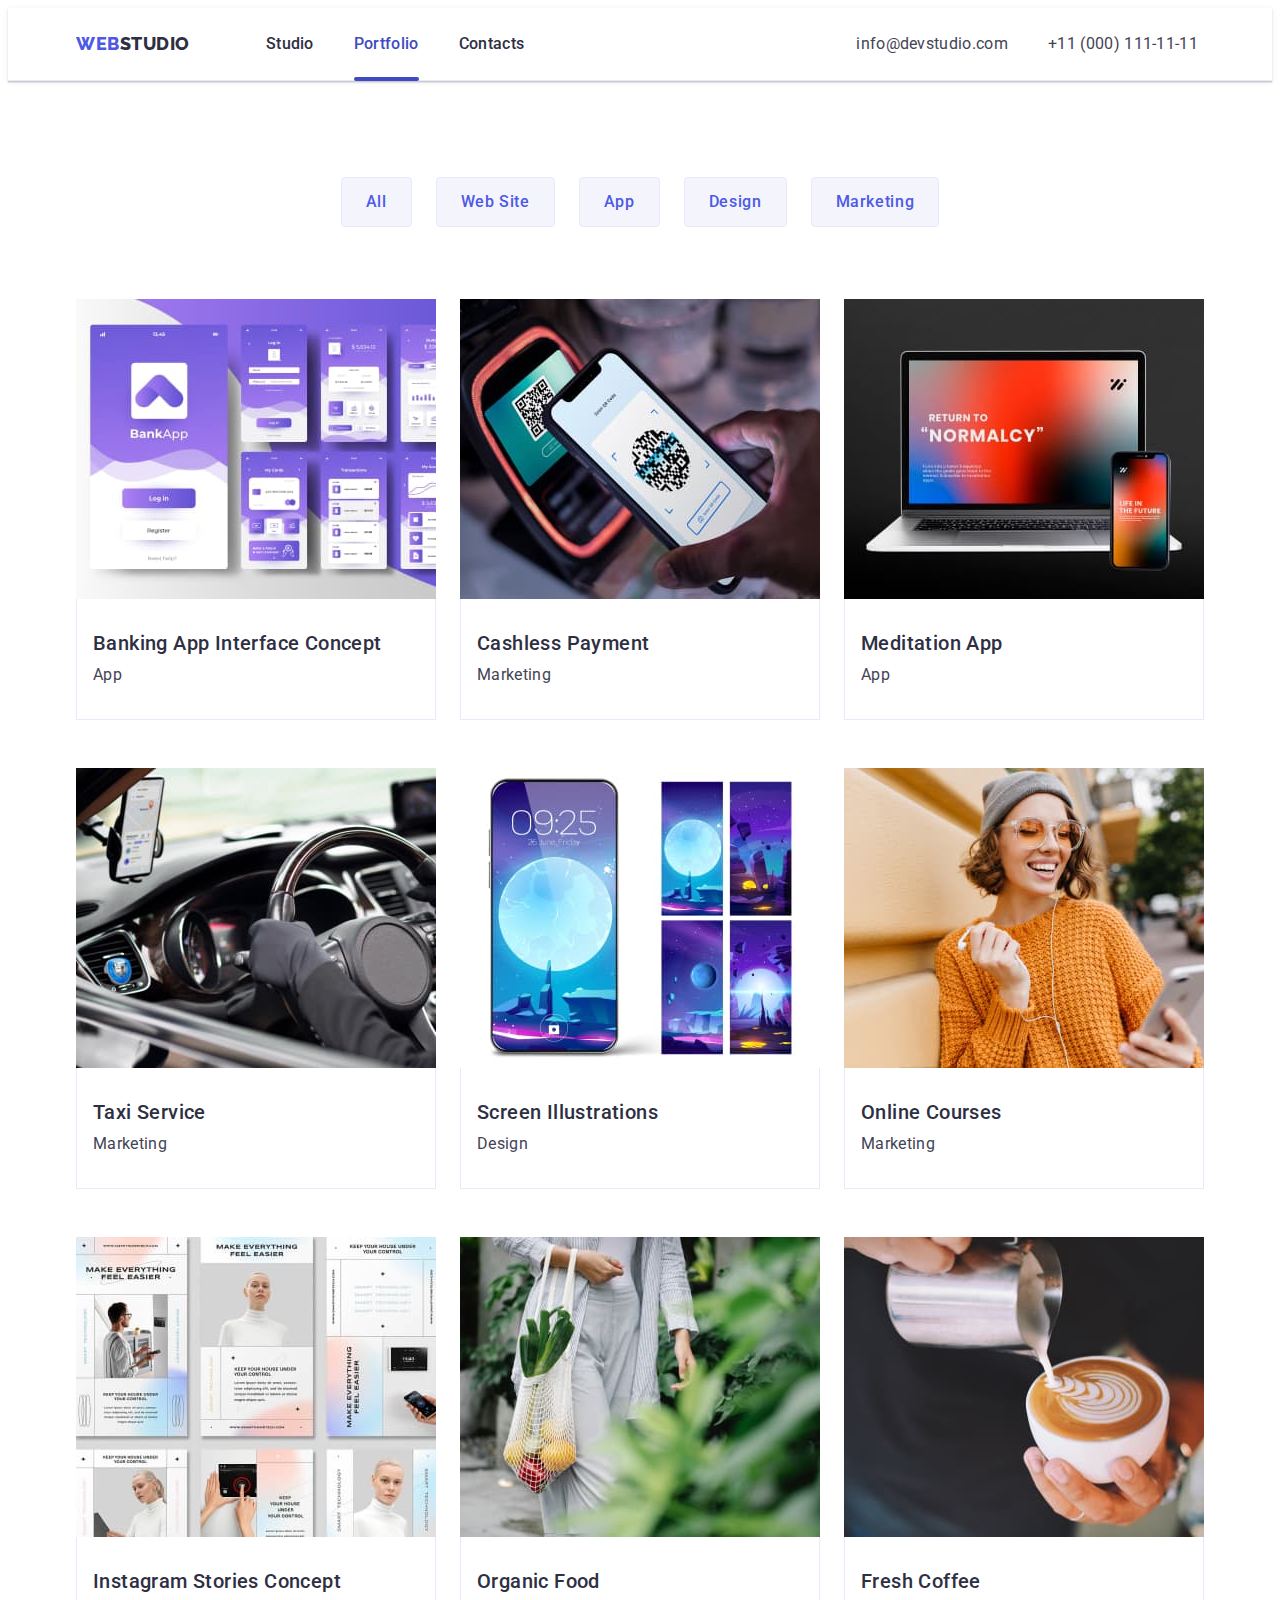
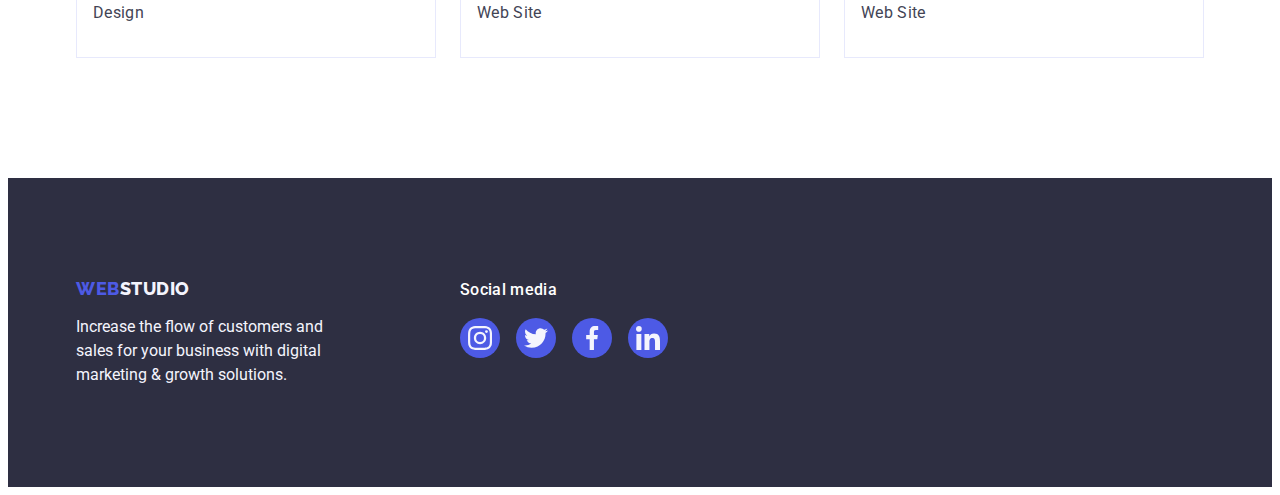
==== commit c45b106e: "change css style active" ====
--- a/portfolio.html
+++ b/portfolio.html
@@ -29,7 +29,7 @@
           >
           <ul class="header-nav-menu list">
             <li class="header-nav-item">
-              <a class="link nav-link menu-nav-link active" href="./index.html"
+              <a class="link nav-link menu-nav-link" href="./index.html"
                 >Studio</a
               >
             </li>
